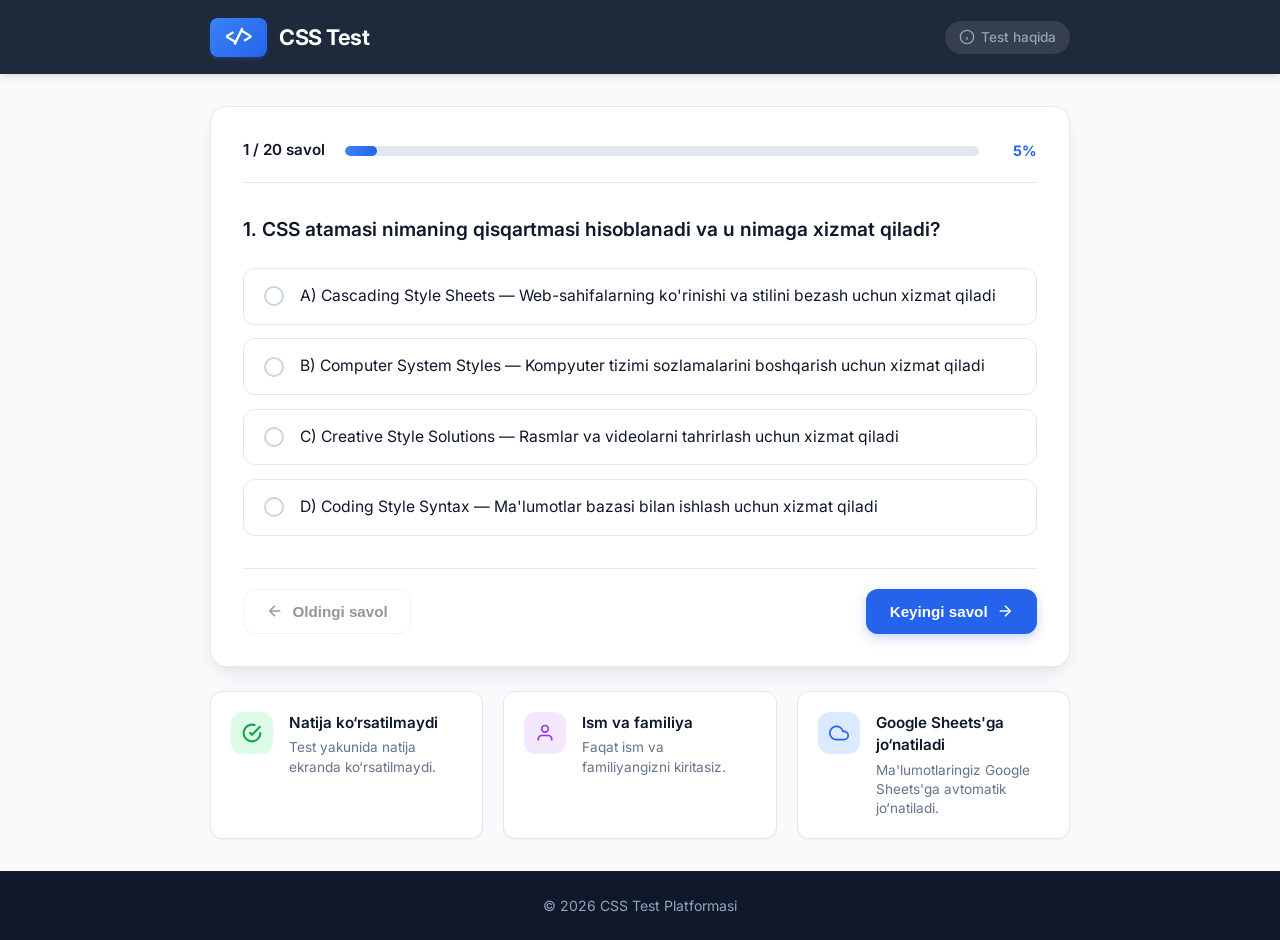
==== index.html @ e4118282 "Fix Netlify 404: Add root index.html and netlify.toml" ====
<!DOCTYPE html>
<html lang="uz">
<head>
    <meta charset="UTF-8">
    <meta name="viewport" content="width=device-width, initial-scale=1.0">
    <title>CSS Test Platformasi</title>
    <!-- Google Fonts: Inter & Fira Code -->
    <link rel="preconnect" href="https://fonts.googleapis.com">
    <link rel="preconnect" href="https://fonts.gstatic.com" crossorigin>
    <link href="https://fonts.googleapis.com/css2?family=Inter:wght@400;500;600;700&family=Fira+Code:wght@400;500&display=swap" rel="stylesheet">
    <link rel="stylesheet" href="style.css">
</head>
<body>

    <!-- Header Section -->
    <header class="navbar">
        <div class="container navbar-container">
            <div class="brand">
                <span class="logo-icon">&lt;/&gt;</span>
                <span class="brand-title">CSS Test</span>
            </div>
            <div class="header-info">
                <span class="info-badge">
                    <svg width="16" height="16" viewBox="0 0 24 24" fill="none" stroke="currentColor" stroke-width="2">
                        <circle cx="12" cy="12" r="10"></circle>
                        <line x1="12" y1="16" x2="12" y2="12"></line>
                        <line x1="12" y1="8" x2="12.01" y2="8"></line>
                    </svg>
                    Test haqida
                </span>
            </div>
        </div>
    </header>

    <!-- Main Container -->
    <main class="main-content">
        <div class="container">
            
            <!-- Test Card Container -->
            <div class="card test-card" id="test-card">
                
                <!-- Progress Header -->
                <div class="progress-header">
                    <span class="question-counter" id="question-counter">1 / 20 savol</span>
                    <div class="progress-track">
                        <div class="progress-fill" id="progress-fill" style="width: 5%;"></div>
                    </div>
                    <span class="progress-percentage" id="progress-percentage">5%</span>
                </div>

                <!-- Question Section -->
                <div class="question-section">
                    <h2 class="question-title" id="question-title">Savol yuklanmoqda...</h2>
                    
                    <!-- Code Block (Conditionally Rendered) -->
                    <div class="code-block-container hidden" id="code-container">
                        <div class="code-header">
                            <span class="code-dot red"></span>
                            <span class="code-dot yellow"></span>
                            <span class="code-dot green"></span>
                            <span class="code-lang">css</span>
                        </div>
                        <pre class="code-content"><code id="code-block"></code></pre>
                    </div>

                    <!-- Options List -->
                    <div class="options-container" id="options-container">
                        <!-- Dynamic Options will be injected here -->
                    </div>
                </div>

                <!-- Navigation Controls -->
                <div class="navigation-footer">
                    <button type="button" class="btn btn-secondary" id="btn-prev" disabled>
                        <svg width="18" height="18" viewBox="0 0 24 24" fill="none" stroke="currentColor" stroke-width="2">
                            <line x1="19" y1="12" x2="5" y2="12"></line>
                            <polyline points="12 19 5 12 12 5"></polyline>
                        </svg>
                        Oldingi savol
                    </button>
                    <button type="button" class="btn btn-primary" id="btn-next">
                        Keyingi savol
                        <svg width="18" height="18" viewBox="0 0 24 24" fill="none" stroke="currentColor" stroke-width="2">
                            <line x1="5" y1="12" x2="19" y2="12"></line>
                            <polyline points="12 5 19 12 12 19"></polyline>
                        </svg>
                    </button>
                </div>
            </div>

            <!-- Informational Cards Grid (Matching reference design) -->
            <div class="info-grid" id="info-grid">
                <div class="info-card">
                    <div class="info-icon green-bg">
                        <svg width="20" height="20" viewBox="0 0 24 24" fill="none" stroke="currentColor" stroke-width="2.5">
                            <path d="M22 11.08V12a10 10 0 1 1-5.93-9.14"></path>
                            <polyline points="22 4 12 14.01 9 11.01"></polyline>
                        </svg>
                    </div>
                    <div class="info-text">
                        <h4>Natija ko‘rsatilmaydi</h4>
                        <p>Test yakunida natija ekranda ko‘rsatilmaydi.</p>
                    </div>
                </div>

                <div class="info-card">
                    <div class="info-icon purple-bg">
                        <svg width="20" height="20" viewBox="0 0 24 24" fill="none" stroke="currentColor" stroke-width="2">
                            <path d="M20 21v-2a4 4 0 0 0-4-4H8a4 4 0 0 0-4 4v2"></path>
                            <circle cx="12" cy="7" r="4"></circle>
                        </svg>
                    </div>
                    <div class="info-text">
                        <h4>Ism va familiya</h4>
                        <p>Faqat ism va familiyangizni kiritasiz.</p>
                    </div>
                </div>

                <div class="info-card">
                    <div class="info-icon blue-bg">
                        <svg width="20" height="20" viewBox="0 0 24 24" fill="none" stroke="currentColor" stroke-width="2">
                            <path d="M18 10h-1.26A8 8 0 1 0 9 20h9a5 5 0 0 0 0-10z"></path>
                        </svg>
                    </div>
                    <div class="info-text">
                        <h4>Google Sheets'ga jo‘natiladi</h4>
                        <p>Ma'lumotlaringiz Google Sheets'ga avtomatik jo‘natiladi.</p>
                    </div>
                </div>
            </div>

            <!-- Submission Modal / Form Screen -->
            <div class="modal-backdrop hidden" id="submit-modal">
                <div class="modal-card">
                    <div class="modal-header">
                        <div class="modal-icon-badge">
                            <svg width="28" height="28" viewBox="0 0 24 24" fill="none" stroke="currentColor" stroke-width="2">
                                <path d="M14 2H6a2 2 0 0 0-2 2v16a2 2 0 0 0 2 2h12a2 2 0 0 0 2-2V8z"></path>
                                <polyline points="14 2 14 8 20 8"></polyline>
                                <line x1="16" y1="13" x2="8" y2="13"></line>
                                <line x1="16" y1="17" x2="8" y2="17"></line>
                                <polyline points="10 9 9 9 8 9"></polyline>
                            </svg>
                        </div>
                        <h3>Testni yakunlash</h3>
                        <p>Natijalaringizni yuborish uchun ism va familiyangizni kiritishingiz shart.</p>
                    </div>
                    <form id="student-form" class="student-form">
                        <div class="form-group">
                            <label for="firstname">Ismingiz <span class="required">*</span></label>
                            <input type="text" id="firstname" class="form-control" placeholder="Masalan: Ali" required autocomplete="given-name">
                        </div>
                        <div class="form-group">
                            <label for="lastname">Familiyangiz <span class="required">*</span></label>
                            <input type="text" id="lastname" class="form-control" placeholder="Masalan: Karimov" required autocomplete="family-name">
                        </div>

                        <!-- Configurable API Endpoint for Admin -->
                        <div class="form-group config-group" id="config-group">
                            <label for="script-url" class="config-label">
                                <span>Google Apps Script URL:</span>
                                <span class="badge-sm">Integratsiya</span>
                            </label>
                            <input type="url" id="script-url" class="form-control font-mono text-xs" placeholder="https://script.google.com/macros/s/.../exec">
                            <p class="field-hint">Agar Apps Script URL o'rnatilgan bo'lsa, o'zgartirish shart emas.</p>
                        </div>

                        <div class="form-actions">
                            <button type="button" class="btn btn-secondary" id="btn-back-to-test">
                                Orqaga
                            </button>
                            <button type="submit" class="btn btn-primary btn-submit" id="btn-submit">
                                <span class="btn-text">YUBORISH</span>
                                <span class="spinner hidden" id="submit-spinner"></span>
                            </button>
                        </div>
                    </form>
                </div>
            </div>

            <!-- Success State Screen -->
            <div class="card success-card hidden" id="success-card">
                <div class="success-icon-wrapper">
                    <svg width="48" height="48" viewBox="0 0 24 24" fill="none" stroke="currentColor" stroke-width="3">
                        <path d="M22 11.08V12a10 10 0 1 1-5.93-9.14"></path>
                        <polyline points="22 4 12 14.01 9 11.01"></polyline>
                    </svg>
                </div>
                <h2>✓ Test muvaffaqiyatli yakunlandi!</h2>
                <p class="success-message">Javoblaringiz qabul qilindi.</p>
                <p class="thank-you-note">Rahmat!</p>
                
                <div class="success-footer">
                    <span class="status-pill">
                        <span class="status-dot"></span> Natija administrator uchun Google Sheets'ga yuborildi
                    </span>
                </div>
            </div>

        </div>
    </main>

    <!-- Footer -->
    <footer class="footer">
        <div class="container footer-container">
            <p>© 2026 CSS Test Platformasi</p>
        </div>
    </footer>

    <script src="script.js"></script>
</body>
</html>
---- style.css ----
/* CSS Test Platform Stylesheet */
:root {
    --primary-blue: #2563eb;
    --primary-blue-hover: #1d4ed8;
    --primary-blue-light: #eff6ff;
    --primary-blue-border: #bfdbfe;
    --dark-navy: #0f172a;
    --header-navy: #1e293b;
    --text-primary: #0f172a;
    --text-secondary: #64748b;
    --text-muted: #94a3b8;
    --bg-main: #f8fafc;
    --bg-card: #ffffff;
    --bg-code: #0f172a;
    --border-color: #e2e8f0;
    --border-hover: #cbd5e1;
    --radius-sm: 8px;
    --radius-md: 12px;
    --radius-lg: 16px;
    --radius-full: 9999px;
    --shadow-sm: 0 1px 2px 0 rgba(0, 0, 0, 0.05);
    --shadow-md: 0 4px 6px -1px rgba(0, 0, 0, 0.05), 0 2px 4px -1px rgba(0, 0, 0, 0.03);
    --shadow-lg: 0 10px 25px -5px rgba(15, 23, 42, 0.08), 0 8px 10px -6px rgba(15, 23, 42, 0.04);
    --font-sans: 'Inter', -apple-system, BlinkMacSystemFont, 'Segoe UI', Roboto, sans-serif;
    --font-mono: 'Fira Code', monospace;
}

/* Reset & Base Styles */
* {
    margin: 0;
    padding: 0;
    box-sizing: border-box;
}

body {
    font-family: var(--font-sans);
    background-color: var(--bg-main);
    color: var(--text-primary);
    line-height: 1.5;
    display: flex;
    flex-direction: column;
    min-height: 100vh;
    -webkit-font-smoothing: antialiased;
}

/* Typography Helpers */
.hidden {
    display: none !important;
}

.text-center {
    text-align: center;
}

.font-mono {
    font-family: var(--font-mono);
}

.text-xs {
    font-size: 0.75rem;
}

/* Container */
.container {
    width: 100%;
    max-width: 900px;
    margin: 0 auto;
    padding: 0 1.25rem;
}

/* Header Navbar */
.navbar {
    background-color: var(--header-navy);
    color: #ffffff;
    padding: 1.1rem 0;
    box-shadow: 0 2px 8px rgba(0, 0, 0, 0.15);
    position: sticky;
    top: 0;
    z-index: 100;
}

.navbar-container {
    display: flex;
    justify-content: space-between;
    align-items: center;
}

.brand {
    display: flex;
    align-items: center;
    gap: 0.75rem;
}

.logo-icon {
    background: linear-gradient(135deg, #3b82f6, #2563eb);
    color: #ffffff;
    font-family: var(--font-mono);
    font-weight: 700;
    font-size: 1.1rem;
    padding: 0.4rem 0.75rem;
    border-radius: var(--radius-sm);
    box-shadow: 0 2px 4px rgba(37, 99, 235, 0.3);
}

.brand-title {
    font-size: 1.35rem;
    font-weight: 700;
    letter-spacing: -0.02em;
    color: #ffffff;
}

.info-badge {
    display: inline-flex;
    align-items: center;
    gap: 0.4rem;
    background-color: rgba(255, 255, 255, 0.1);
    color: #94a3b8;
    padding: 0.4rem 0.85rem;
    border-radius: var(--radius-full);
    font-size: 0.85rem;
    font-weight: 500;
    transition: all 0.2s ease;
}

.info-badge:hover {
    background-color: rgba(255, 255, 255, 0.18);
    color: #ffffff;
}

/* Main Content Area */
.main-content {
    flex: 1;
    padding: 2rem 0;
}

/* Cards Base */
.card {
    background-color: var(--bg-card);
    border-radius: var(--radius-lg);
    border: 1px solid var(--border-color);
    box-shadow: var(--shadow-lg);
    padding: 2rem;
    margin-bottom: 1.5rem;
    transition: transform 0.2s ease, box-shadow 0.2s ease;
}

/* Test Card & Progress */
.progress-header {
    display: flex;
    align-items: center;
    gap: 1.25rem;
    margin-bottom: 2rem;
    padding-bottom: 1.25rem;
    border-bottom: 1px solid var(--border-color);
}

.question-counter {
    font-weight: 600;
    font-size: 0.95rem;
    color: var(--text-primary);
    white-space: nowrap;
}

.progress-track {
    flex: 1;
    height: 10px;
    background-color: #e2e8f0;
    border-radius: var(--radius-full);
    overflow: hidden;
}

.progress-fill {
    height: 100%;
    background: linear-gradient(90deg, #3b82f6, var(--primary-blue));
    border-radius: var(--radius-full);
    transition: width 0.4s cubic-bezier(0.4, 0, 0.2, 1);
}

.progress-percentage {
    font-weight: 700;
    font-size: 0.9rem;
    color: var(--primary-blue);
    min-width: 38px;
    text-align: right;
}

/* Question Section */
.question-title {
    font-size: 1.2rem;
    font-weight: 600;
    color: var(--dark-navy);
    line-height: 1.5;
    margin-bottom: 1.5rem;
}

/* Dark Syntax Code Block Container */
.code-block-container {
    background-color: var(--bg-code);
    border-radius: var(--radius-md);
    overflow: hidden;
    margin-bottom: 1.75rem;
    box-shadow: var(--shadow-md);
    border: 1px solid #1e293b;
}

.code-header {
    background-color: #1e293b;
    padding: 0.5rem 1rem;
    display: flex;
    align-items: center;
    gap: 6px;
}

.code-dot {
    width: 10px;
    height: 10px;
    border-radius: 50%;
}
.code-dot.red { background-color: #ef4444; }
.code-dot.yellow { background-color: #f59e0b; }
.code-dot.green { background-color: #10b981; }

.code-lang {
    margin-left: auto;
    font-family: var(--font-mono);
    font-size: 0.75rem;
    color: #64748b;
    text-transform: uppercase;
    font-weight: 600;
}

.code-content {
    padding: 1.25rem 1.5rem;
    font-family: var(--font-mono);
    font-size: 0.92rem;
    color: #f1f5f9;
    line-height: 1.6;
    overflow-x: auto;
    white-space: pre-wrap;
    word-break: break-word;
}

/* Code Syntax Coloring */
.code-selector { color: #f43f5e; font-weight: 600; }
.code-property { color: #38bdf8; }
.code-value { color: #a3e635; }
.code-punctuation { color: #94a3b8; }
.code-comment { color: #64748b; font-style: italic; }

/* Options Container */
.options-container {
    display: flex;
    flex-direction: column;
    gap: 0.85rem;
    margin-bottom: 2rem;
}

.option-card {
    display: flex;
    align-items: center;
    padding: 1rem 1.25rem;
    background-color: #ffffff;
    border: 1.5px solid var(--border-color);
    border-radius: var(--radius-md);
    cursor: pointer;
    transition: all 0.2s cubic-bezier(0.4, 0, 0.2, 1);
    user-select: none;
}

.option-card:hover {
    border-color: var(--primary-blue-border);
    background-color: #f8fafc;
    transform: translateY(-1px);
}

.option-card.selected {
    border-color: var(--primary-blue);
    background-color: var(--primary-blue-light);
    box-shadow: 0 0 0 3px rgba(37, 99, 235, 0.12);
}

.radio-indicator {
    width: 20px;
    height: 20px;
    border-radius: 50%;
    border: 2px solid #cbd5e1;
    margin-right: 1rem;
    display: flex;
    align-items: center;
    justify-content: center;
    transition: all 0.2s ease;
    flex-shrink: 0;
}

.option-card:hover .radio-indicator {
    border-color: var(--primary-blue);
}

.option-card.selected .radio-indicator {
    border-color: var(--primary-blue);
    background-color: var(--primary-blue);
}

.radio-inner-dot {
    width: 8px;
    height: 8px;
    border-radius: 50%;
    background-color: #ffffff;
    opacity: 0;
    transform: scale(0.5);
    transition: all 0.2s ease;
}

.option-card.selected .radio-inner-dot {
    opacity: 1;
    transform: scale(1);
}

.option-text {
    font-size: 0.98rem;
    color: var(--text-primary);
    font-weight: 400;
    line-height: 1.45;
}

.option-card.selected .option-text {
    color: var(--dark-navy);
    font-weight: 500;
}

.option-letter {
    font-weight: 600;
    margin-right: 0.35rem;
}

/* Navigation Footer */
.navigation-footer {
    display: flex;
    justify-content: space-between;
    align-items: center;
    gap: 1rem;
    padding-top: 1.25rem;
    border-top: 1px solid var(--border-color);
}

/* Buttons */
.btn {
    display: inline-flex;
    align-items: center;
    justify-content: center;
    gap: 0.5rem;
    padding: 0.75rem 1.4rem;
    font-size: 0.95rem;
    font-weight: 600;
    border-radius: var(--radius-md);
    border: 1.5px solid transparent;
    cursor: pointer;
    transition: all 0.2s ease;
    text-decoration: none;
    line-height: 1.25;
}

.btn-secondary {
    background-color: #ffffff;
    border-color: var(--border-color);
    color: var(--text-primary);
}

.btn-secondary:hover:not(:disabled) {
    background-color: #f1f5f9;
    border-color: var(--border-hover);
    color: var(--dark-navy);
}

.btn-secondary:disabled {
    opacity: 0.45;
    cursor: not-allowed;
}

.btn-primary {
    background-color: var(--primary-blue);
    color: #ffffff;
    box-shadow: 0 4px 12px rgba(37, 99, 235, 0.25);
}

.btn-primary:hover:not(:disabled) {
    background-color: var(--primary-blue-hover);
    box-shadow: 0 6px 16px rgba(37, 99, 235, 0.35);
    transform: translateY(-1px);
}

.btn-finish {
    background-color: #dc2626;
    color: #ffffff;
    box-shadow: 0 4px 12px rgba(220, 38, 38, 0.25);
}

.btn-finish:hover {
    background-color: #b91c1c;
    box-shadow: 0 6px 16px rgba(220, 38, 38, 0.35);
    transform: translateY(-1px);
}

/* Informational Cards Grid */
.info-grid {
    display: grid;
    grid-template-columns: repeat(auto-fit, minmax(240px, 1fr));
    gap: 1.25rem;
    margin-top: 1rem;
}

.info-card {
    background-color: #ffffff;
    border-radius: var(--radius-md);
    border: 1px solid var(--border-color);
    padding: 1.25rem;
    display: flex;
    align-items: flex-start;
    gap: 1rem;
    box-shadow: var(--shadow-sm);
}

.info-icon {
    width: 42px;
    height: 42px;
    border-radius: var(--radius-md);
    display: flex;
    align-items: center;
    justify-content: center;
    flex-shrink: 0;
}

.green-bg {
    background-color: #dcfce7;
    color: #16a34a;
}

.purple-bg {
    background-color: #f3e8ff;
    color: #9333ea;
}

.blue-bg {
    background-color: #dbeafe;
    color: var(--primary-blue);
}

.info-text h4 {
    font-size: 0.95rem;
    font-weight: 600;
    color: var(--dark-navy);
    margin-bottom: 0.25rem;
}

.info-text p {
    font-size: 0.85rem;
    color: var(--text-secondary);
    line-height: 1.4;
}

/* Submission Modal */
.modal-backdrop {
    position: fixed;
    top: 0;
    left: 0;
    width: 100vw;
    height: 100vh;
    background-color: rgba(15, 23, 42, 0.65);
    backdrop-filter: blur(4px);
    display: flex;
    align-items: center;
    justify-content: center;
    z-index: 1000;
    padding: 1.25rem;
    animation: fadeIn 0.25s ease-out;
}

.modal-card {
    background-color: #ffffff;
    border-radius: var(--radius-lg);
    width: 100%;
    max-width: 480px;
    padding: 2.25rem;
    box-shadow: 0 20px 25px -5px rgba(0, 0, 0, 0.1), 0 10px 10px -5px rgba(0, 0, 0, 0.04);
    animation: slideUp 0.3s cubic-bezier(0.16, 1, 0.3, 1);
}

.modal-header {
    text-align: center;
    margin-bottom: 1.75rem;
}

.modal-icon-badge {
    width: 56px;
    height: 56px;
    background-color: var(--primary-blue-light);
    color: var(--primary-blue);
    border-radius: 50%;
    display: flex;
    align-items: center;
    justify-content: center;
    margin: 0 auto 1rem auto;
}

.modal-header h3 {
    font-size: 1.4rem;
    font-weight: 700;
    color: var(--dark-navy);
    margin-bottom: 0.5rem;
}

.modal-header p {
    font-size: 0.9rem;
    color: var(--text-secondary);
}

/* Form Styles */
.student-form {
    display: flex;
    flex-direction: column;
    gap: 1.25rem;
}

.form-group {
    display: flex;
    flex-direction: column;
    gap: 0.4rem;
}

.form-group label {
    font-size: 0.9rem;
    font-weight: 600;
    color: var(--text-primary);
}

.form-group .required {
    color: #ef4444;
}

.form-control {
    padding: 0.75rem 1rem;
    font-size: 0.95rem;
    border: 1.5px solid var(--border-color);
    border-radius: var(--radius-md);
    outline: none;
    transition: all 0.2s ease;
    width: 100%;
    font-family: inherit;
}

.form-control:focus {
    border-color: var(--primary-blue);
    box-shadow: 0 0 0 3px rgba(37, 99, 235, 0.15);
}

.config-group {
    background-color: #f8fafc;
    border: 1px dashed var(--border-color);
    padding: 0.85rem;
    border-radius: var(--radius-md);
    margin-top: 0.25rem;
}

.config-label {
    display: flex;
    justify-content: space-between;
    align-items: center;
}

.badge-sm {
    font-size: 0.7rem;
    background-color: #e2e8f0;
    color: #475569;
    padding: 0.15rem 0.45rem;
    border-radius: 4px;
    font-weight: 500;
}

.field-hint {
    font-size: 0.75rem;
    color: var(--text-muted);
    margin-top: 0.25rem;
}

.form-actions {
    display: flex;
    justify-content: flex-end;
    gap: 0.75rem;
    margin-top: 0.75rem;
}

.btn-submit {
    flex: 1;
}

/* Loading Spinner */
.spinner {
    width: 18px;
    height: 18px;
    border: 2px solid rgba(255, 255, 255, 0.3);
    border-radius: 50%;
    border-top-color: #ffffff;
    animation: spin 0.8s linear infinite;
}

@keyframes spin {
    to { transform: rotate(360deg); }
}

/* Success Card View */
.success-card {
    text-align: center;
    padding: 3.5rem 2rem;
    animation: fadeIn 0.4s ease-out;
}

.success-icon-wrapper {
    width: 80px;
    height: 80px;
    background-color: #dcfce7;
    color: #16a34a;
    border-radius: 50%;
    display: flex;
    align-items: center;
    justify-content: center;
    margin: 0 auto 1.5rem auto;
    box-shadow: 0 10px 20px -5px rgba(22, 163, 74, 0.2);
}

.success-card h2 {
    font-size: 1.6rem;
    font-weight: 700;
    color: var(--dark-navy);
    margin-bottom: 0.75rem;
}

.success-message {
    font-size: 1.1rem;
    color: var(--text-secondary);
    margin-bottom: 0.25rem;
}

.thank-you-note {
    font-size: 1.2rem;
    font-weight: 600;
    color: var(--primary-blue);
    margin-bottom: 2rem;
}

.success-footer {
    display: inline-block;
    padding-top: 1.5rem;
    border-top: 1px solid var(--border-color);
}

.status-pill {
    display: inline-flex;
    align-items: center;
    gap: 0.5rem;
    background-color: #f1f5f9;
    color: #475569;
    padding: 0.5rem 1rem;
    border-radius: var(--radius-full);
    font-size: 0.85rem;
    font-weight: 500;
}

.status-dot {
    width: 8px;
    height: 8px;
    background-color: #10b981;
    border-radius: 50%;
}

/* Footer */
.footer {
    background-color: var(--dark-navy);
    color: #94a3b8;
    padding: 1.5rem 0;
    text-align: center;
    font-size: 0.88rem;
    margin-top: auto;
}

/* Animations */
@keyframes fadeIn {
    from { opacity: 0; }
    to { opacity: 1; }
}

@keyframes slideUp {
    from { opacity: 0; transform: translateY(20px); }
    to { opacity: 1; transform: translateY(0); }
}

/* Mobile & Tablet Responsiveness */
@media (max-width: 640px) {
    .navbar {
        padding: 0.85rem 0;
    }
    
    .brand-title {
        font-size: 1.15rem;
    }

    .main-content {
        padding: 1.25rem 0;
    }

    .card {
        padding: 1.25rem;
        border-radius: var(--radius-md);
    }

    .progress-header {
        gap: 0.75rem;
        margin-bottom: 1.25rem;
        padding-bottom: 1rem;
    }

    .question-title {
        font-size: 1.05rem;
        margin-bottom: 1.25rem;
    }

    .code-content {
        font-size: 0.82rem;
        padding: 1rem;
    }

    .option-card {
        padding: 0.85rem 1rem;
    }

    .option-text {
        font-size: 0.9rem;
    }

    .navigation-footer {
        flex-direction: row;
        gap: 0.5rem;
    }

    .btn {
        padding: 0.65rem 0.9rem;
        font-size: 0.88rem;
        flex: 1;
    }

    .info-grid {
        grid-template-columns: 1fr;
    }

    .modal-card {
        padding: 1.5rem;
    }
}
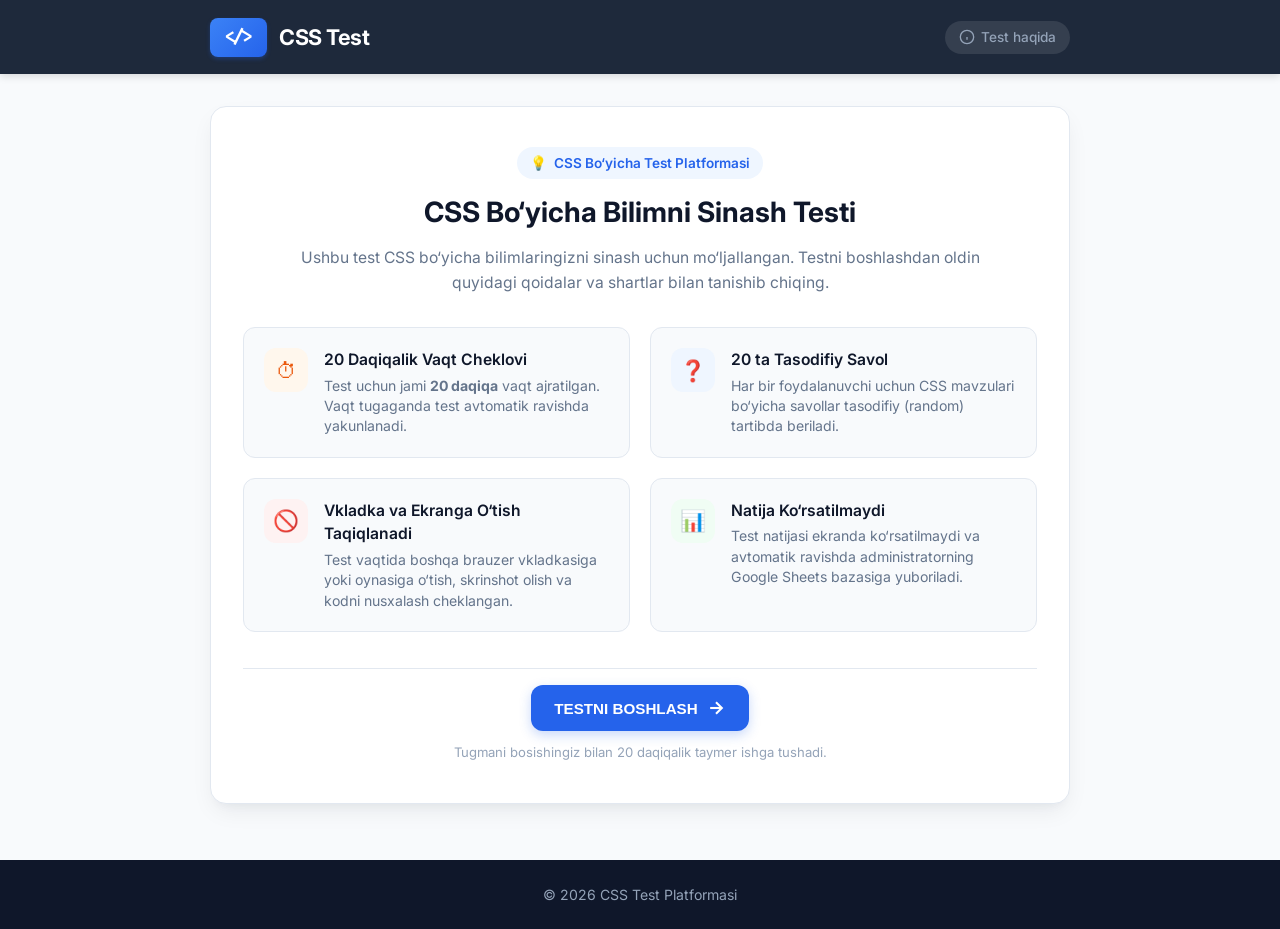
==== commit 38a6edca: "Add Welcome Screen, 20-min countdown timer, and anti-cheat tab-switch protection" ====
--- a/index.html
+++ b/index.html
@@ -10,7 +10,7 @@
     <link href="https://fonts.googleapis.com/css2?family=Inter:wght@400;500;600;700&family=Fira+Code:wght@400;500&display=swap" rel="stylesheet">
     <link rel="stylesheet" href="style.css">
 </head>
-<body>
+<body class="no-select">
 
     <!-- Header Section -->
     <header class="navbar">
@@ -36,8 +36,64 @@
     <main class="main-content">
         <div class="container">
             
-            <!-- Test Card Container -->
-            <div class="card test-card" id="test-card">
+            <!-- Welcome / Start Screen Card -->
+            <div class="card welcome-card" id="welcome-card">
+                <div class="welcome-header">
+                    <div class="welcome-badge">
+                        <span class="badge-icon">💡</span> CSS Bo‘yicha Test Platformasi
+                    </div>
+                    <h1>CSS Bo‘yicha Bilimni Sinash Testi</h1>
+                    <p class="welcome-subtitle">Ushbu test CSS bo‘yicha bilimlaringizni sinash uchun mo‘ljallangan. Testni boshlashdan oldin quyidagi qoidalar va shartlar bilan tanishib chiqing.</p>
+                </div>
+
+                <div class="rules-grid">
+                    <div class="rule-box">
+                        <div class="rule-icon orange-icon">⏱</div>
+                        <div class="rule-details">
+                            <h4>20 Daqiqalik Vaqt Cheklovi</h4>
+                            <p>Test uchun jami <strong>20 daqiqa</strong> vaqt ajratilgan. Vaqt tugaganda test avtomatik ravishda yakunlanadi.</p>
+                        </div>
+                    </div>
+
+                    <div class="rule-box">
+                        <div class="rule-icon blue-icon">❓</div>
+                        <div class="rule-details">
+                            <h4>20 ta Tasodifiy Savol</h4>
+                            <p>Har bir foydalanuvchi uchun CSS mavzulari bo‘yicha savollar tasodifiy (random) tartibda beriladi.</p>
+                        </div>
+                    </div>
+
+                    <div class="rule-box">
+                        <div class="rule-icon red-icon">🚫</div>
+                        <div class="rule-details">
+                            <h4>Vkladka va Ekranga O‘tish Taqiqlanadi</h4>
+                            <p>Test vaqtida boshqa brauzer vkladkasiga yoki oynasiga o‘tish, skrinshot olish va kodni nusxalash cheklangan.</p>
+                        </div>
+                    </div>
+
+                    <div class="rule-box">
+                        <div class="rule-icon green-icon">📊</div>
+                        <div class="rule-details">
+                            <h4>Natija Ko‘rsatilmaydi</h4>
+                            <p>Test natijasi ekranda ko‘rsatilmaydi va avtomatik ravishda administratorning Google Sheets bazasiga yuboriladi.</p>
+                        </div>
+                    </div>
+                </div>
+
+                <div class="start-action">
+                    <button type="button" class="btn btn-primary btn-lg" id="btn-start-test">
+                        <span>TESTNI BOSHLASH</span>
+                        <svg width="20" height="20" viewBox="0 0 24 24" fill="none" stroke="currentColor" stroke-width="2.5">
+                            <line x1="5" y1="12" x2="19" y2="12"></line>
+                            <polyline points="12 5 19 12 12 19"></polyline>
+                        </svg>
+                    </button>
+                    <p class="start-disclaimer">Tugmani bosishingiz bilan 20 daqiqalik taymer ishga tushadi.</p>
+                </div>
+            </div>
+
+            <!-- Test Card Container (Hidden initially) -->
+            <div class="card test-card hidden" id="test-card">
                 
                 <!-- Progress Header -->
                 <div class="progress-header">
@@ -46,6 +102,15 @@
                         <div class="progress-fill" id="progress-fill" style="width: 5%;"></div>
                     </div>
                     <span class="progress-percentage" id="progress-percentage">5%</span>
+                    
+                    <!-- Timer Badge -->
+                    <div class="timer-badge" id="timer-badge">
+                        <svg width="16" height="16" viewBox="0 0 24 24" fill="none" stroke="currentColor" stroke-width="2">
+                            <circle cx="12" cy="12" r="10"></circle>
+                            <polyline points="12 6 12 12 16 14"></polyline>
+                        </svg>
+                        <span id="timer-text">20:00</span>
+                    </div>
                 </div>
 
                 <!-- Question Section -->
@@ -89,7 +154,7 @@
             </div>
 
             <!-- Informational Cards Grid (Matching reference design) -->
-            <div class="info-grid" id="info-grid">
+            <div class="info-grid hidden" id="info-grid">
                 <div class="info-card">
                     <div class="info-icon green-bg">
                         <svg width="20" height="20" viewBox="0 0 24 24" fill="none" stroke="currentColor" stroke-width="2.5">
@@ -126,6 +191,28 @@
                         <h4>Google Sheets'ga jo‘natiladi</h4>
                         <p>Ma'lumotlaringiz Google Sheets'ga avtomatik jo‘natiladi.</p>
                     </div>
+                </div>
+            </div>
+
+            <!-- Anti-Cheat Warning Modal -->
+            <div class="modal-backdrop hidden" id="cheat-warning-modal">
+                <div class="modal-card warning-modal-card">
+                    <div class="warning-icon-wrapper">
+                        <svg width="40" height="40" viewBox="0 0 24 24" fill="none" stroke="currentColor" stroke-width="2.5">
+                            <path d="M10.29 3.86L1.82 18a2 2 0 0 0 1.71 3h16.94a2 2 0 0 0 1.71-3L13.71 3.86a2 2 0 0 0-3.42 0z"></path>
+                            <line x1="12" y1="9" x2="12" y2="13"></line>
+                            <line x1="12" y1="17" x2="12.01" y2="17"></line>
+                        </svg>
+                    </div>
+                    <h3>OGOHLANTIRISH!</h3>
+                    <p class="warning-text">Test vaqtida boshqa vkladkaga yoki oynaga o‘tish taqiqlanadi!</p>
+                    <div class="warning-count-pill" id="warning-count-text">
+                        Ogohlantirish: 1 / 3
+                    </div>
+                    <p class="warning-note">Agar 3 marta vkladka almashtirilsa, test avtomatik ravishda yakunlanadi.</p>
+                    <button type="button" class="btn btn-primary" id="btn-continue-test">
+                        Testni davom ettirish
+                    </button>
                 </div>
             </div>
 
@@ -143,7 +230,7 @@
                             </svg>
                         </div>
                         <h3>Testni yakunlash</h3>
-                        <p>Natijalaringizni yuborish uchun ism va familiyangizni kiritishingiz shart.</p>
+                        <p id="submit-modal-desc">Natijalaringizni yuborish uchun ism va familiyangizni kiritishingiz shart.</p>
                     </div>
                     <form id="student-form" class="student-form">
                         <div class="form-group">
@@ -153,16 +240,6 @@
                         <div class="form-group">
                             <label for="lastname">Familiyangiz <span class="required">*</span></label>
                             <input type="text" id="lastname" class="form-control" placeholder="Masalan: Karimov" required autocomplete="family-name">
-                        </div>
-
-                        <!-- Configurable API Endpoint for Admin -->
-                        <div class="form-group config-group" id="config-group">
-                            <label for="script-url" class="config-label">
-                                <span>Google Apps Script URL:</span>
-                                <span class="badge-sm">Integratsiya</span>
-                            </label>
-                            <input type="url" id="script-url" class="form-control font-mono text-xs" placeholder="https://script.google.com/macros/s/.../exec">
-                            <p class="field-hint">Agar Apps Script URL o'rnatilgan bo'lsa, o'zgartirish shart emas.</p>
                         </div>
 
                         <div class="form-actions">
--- a/style.css
+++ b/style.css
@@ -43,6 +43,14 @@
     -webkit-font-smoothing: antialiased;
 }
 
+/* Disable text selection and copy */
+.no-select {
+    user-select: none;
+    -webkit-user-select: none;
+    -moz-user-select: none;
+    -ms-user-select: none;
+}
+
 /* Typography Helpers */
 .hidden {
     display: none !important;
@@ -144,14 +152,117 @@
     transition: transform 0.2s ease, box-shadow 0.2s ease;
 }
 
+/* Welcome Screen Card */
+.welcome-card {
+    text-align: center;
+    padding: 2.5rem 2rem;
+}
+
+.welcome-header h1 {
+    font-size: 1.75rem;
+    font-weight: 700;
+    color: var(--dark-navy);
+    margin: 0.75rem 0;
+}
+
+.welcome-badge {
+    display: inline-flex;
+    align-items: center;
+    gap: 0.4rem;
+    background-color: var(--primary-blue-light);
+    color: var(--primary-blue);
+    padding: 0.35rem 0.85rem;
+    border-radius: var(--radius-full);
+    font-size: 0.85rem;
+    font-weight: 600;
+}
+
+.welcome-subtitle {
+    color: var(--text-secondary);
+    font-size: 0.98rem;
+    max-width: 680px;
+    margin: 0 auto 2rem auto;
+    line-height: 1.6;
+}
+
+/* Rules Grid */
+.rules-grid {
+    display: grid;
+    grid-template-columns: repeat(auto-fit, minmax(280px, 1fr));
+    gap: 1.25rem;
+    margin-bottom: 2.25rem;
+    text-align: left;
+}
+
+.rule-box {
+    background-color: #f8fafc;
+    border: 1.5px solid var(--border-color);
+    border-radius: var(--radius-md);
+    padding: 1.25rem;
+    display: flex;
+    align-items: flex-start;
+    gap: 1rem;
+}
+
+.rule-icon {
+    width: 44px;
+    height: 44px;
+    border-radius: var(--radius-md);
+    display: flex;
+    align-items: center;
+    justify-content: center;
+    font-size: 1.3rem;
+    flex-shrink: 0;
+}
+
+.orange-icon { background-color: #fff7ed; color: #ea580c; }
+.blue-icon { background-color: #eff6ff; color: #2563eb; }
+.red-icon { background-color: #fef2f2; color: #dc2626; }
+.green-icon { background-color: #f0fdf4; color: #16a34a; }
+
+.rule-details h4 {
+    font-size: 0.98rem;
+    font-weight: 600;
+    color: var(--dark-navy);
+    margin-bottom: 0.25rem;
+}
+
+.rule-details p {
+    font-size: 0.88rem;
+    color: var(--text-secondary);
+    line-height: 1.45;
+}
+
+/* Start Action Button */
+.start-action {
+    display: flex;
+    flex-direction: column;
+    align-items: center;
+    gap: 0.75rem;
+    padding-top: 1rem;
+    border-top: 1px solid var(--border-color);
+}
+
+.btn-lg {
+    padding: 0.9rem 2.25rem;
+    font-size: 1.1rem;
+    border-radius: var(--radius-md);
+}
+
+.start-disclaimer {
+    font-size: 0.82rem;
+    color: var(--text-muted);
+}
+
 /* Test Card & Progress */
 .progress-header {
     display: flex;
     align-items: center;
-    gap: 1.25rem;
+    gap: 1rem;
     margin-bottom: 2rem;
     padding-bottom: 1.25rem;
     border-bottom: 1px solid var(--border-color);
+    flex-wrap: wrap;
 }
 
 .question-counter {
@@ -163,6 +274,7 @@
 
 .progress-track {
     flex: 1;
+    min-width: 120px;
     height: 10px;
     background-color: #e2e8f0;
     border-radius: var(--radius-full);
@@ -182,6 +294,34 @@
     color: var(--primary-blue);
     min-width: 38px;
     text-align: right;
+}
+
+/* Timer Badge in Header */
+.timer-badge {
+    display: inline-flex;
+    align-items: center;
+    gap: 0.4rem;
+    background-color: #f1f5f9;
+    color: var(--dark-navy);
+    padding: 0.4rem 0.85rem;
+    border-radius: var(--radius-full);
+    font-size: 0.9rem;
+    font-weight: 700;
+    font-family: var(--font-mono);
+    border: 1.5px solid var(--border-color);
+    margin-left: auto;
+}
+
+.timer-badge.warning {
+    background-color: #fef2f2;
+    color: #dc2626;
+    border-color: #fca5a5;
+    animation: pulse 1s infinite alternate;
+}
+
+@keyframes pulse {
+    from { opacity: 1; }
+    to { opacity: 0.7; }
 }
 
 /* Question Section */
@@ -485,6 +625,57 @@
     animation: slideUp 0.3s cubic-bezier(0.16, 1, 0.3, 1);
 }
 
+/* Anti-Cheat Warning Modal */
+.warning-modal-card {
+    text-align: center;
+    border: 2px solid #ef4444;
+}
+
+.warning-icon-wrapper {
+    width: 72px;
+    height: 72px;
+    background-color: #fef2f2;
+    color: #dc2626;
+    border-radius: 50%;
+    display: flex;
+    align-items: center;
+    justify-content: center;
+    margin: 0 auto 1.25rem auto;
+    box-shadow: 0 8px 16px rgba(220, 38, 38, 0.15);
+}
+
+.warning-modal-card h3 {
+    font-size: 1.5rem;
+    font-weight: 700;
+    color: #dc2626;
+    margin-bottom: 0.5rem;
+}
+
+.warning-text {
+    font-size: 1rem;
+    color: var(--dark-navy);
+    font-weight: 500;
+    margin-bottom: 1rem;
+}
+
+.warning-count-pill {
+    display: inline-block;
+    background-color: #fef2f2;
+    color: #dc2626;
+    padding: 0.4rem 1rem;
+    border-radius: var(--radius-full);
+    font-weight: 700;
+    font-size: 0.9rem;
+    margin-bottom: 1rem;
+    border: 1px solid #fca5a5;
+}
+
+.warning-note {
+    font-size: 0.82rem;
+    color: var(--text-muted);
+    margin-bottom: 1.5rem;
+}
+
 .modal-header {
     text-align: center;
     margin-bottom: 1.75rem;
@@ -553,35 +744,6 @@
     box-shadow: 0 0 0 3px rgba(37, 99, 235, 0.15);
 }
 
-.config-group {
-    background-color: #f8fafc;
-    border: 1px dashed var(--border-color);
-    padding: 0.85rem;
-    border-radius: var(--radius-md);
-    margin-top: 0.25rem;
-}
-
-.config-label {
-    display: flex;
-    justify-content: space-between;
-    align-items: center;
-}
-
-.badge-sm {
-    font-size: 0.7rem;
-    background-color: #e2e8f0;
-    color: #475569;
-    padding: 0.15rem 0.45rem;
-    border-radius: 4px;
-    font-weight: 500;
-}
-
-.field-hint {
-    font-size: 0.75rem;
-    color: var(--text-muted);
-    margin-top: 0.25rem;
-}
-
 .form-actions {
     display: flex;
     justify-content: flex-end;
@@ -713,7 +875,7 @@
     }
 
     .progress-header {
-        gap: 0.75rem;
+        gap: 0.5rem;
         margin-bottom: 1.25rem;
         padding-bottom: 1rem;
     }
@@ -754,4 +916,9 @@
     .modal-card {
         padding: 1.5rem;
     }
-}
+    
+    .timer-badge {
+        font-size: 0.8rem;
+        padding: 0.3rem 0.6rem;
+    }
+}
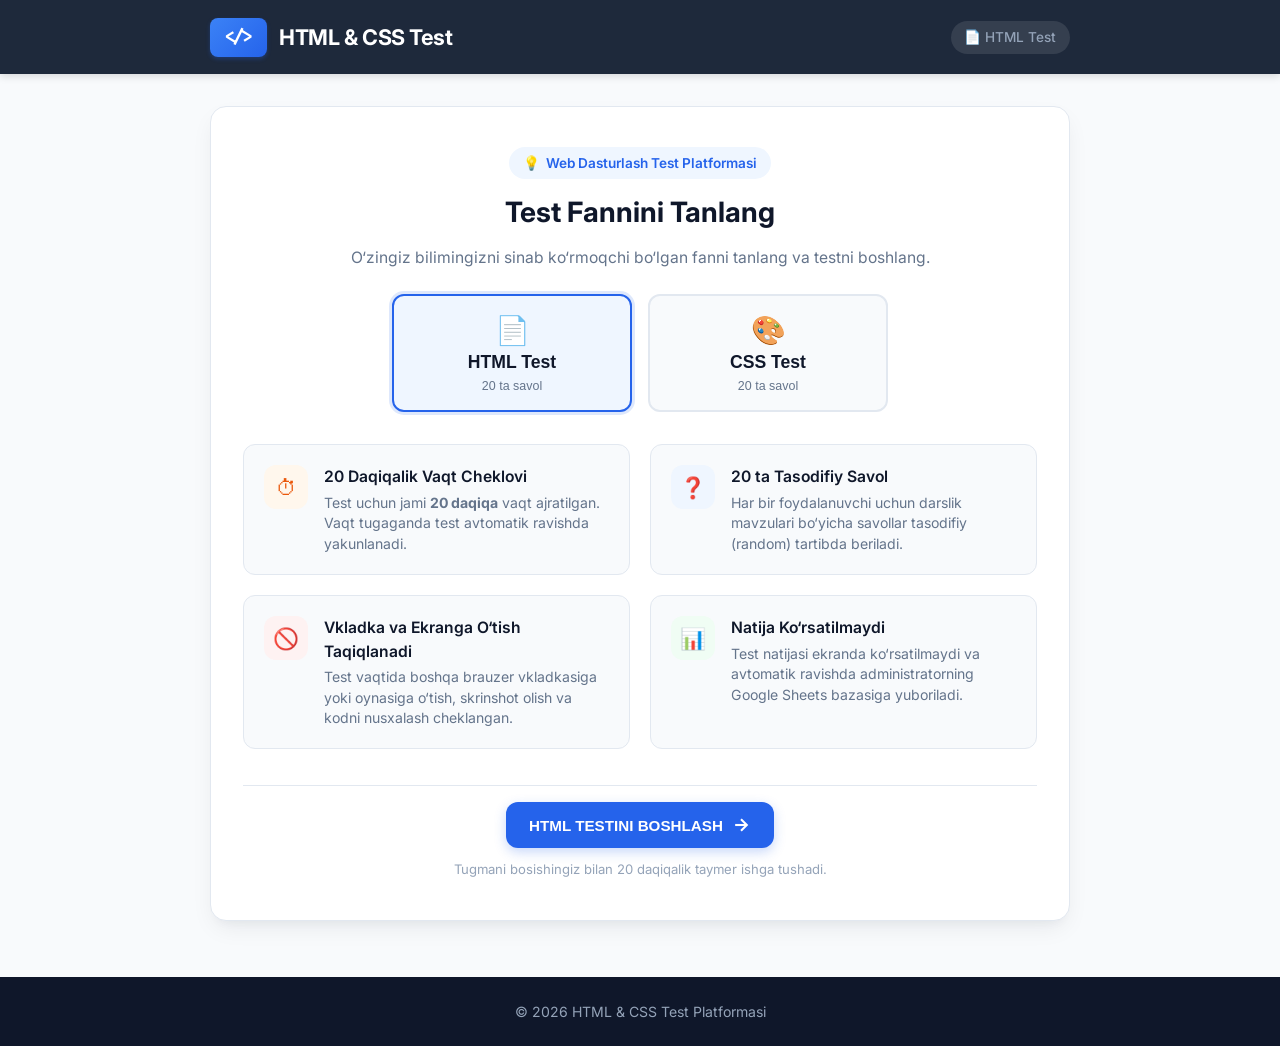
==== commit a91d1d28: "Add HTML Test alongside CSS Test with dual subject selector and 20 HTML topic questions" ====
--- a/index.html
+++ b/index.html
@@ -3,7 +3,7 @@
 <head>
     <meta charset="UTF-8">
     <meta name="viewport" content="width=device-width, initial-scale=1.0">
-    <title>CSS Test Platformasi</title>
+    <title>HTML & CSS Test Platformasi</title>
     <!-- Google Fonts: Inter & Fira Code -->
     <link rel="preconnect" href="https://fonts.googleapis.com">
     <link rel="preconnect" href="https://fonts.gstatic.com" crossorigin>
@@ -17,16 +17,11 @@
         <div class="container navbar-container">
             <div class="brand">
                 <span class="logo-icon">&lt;/&gt;</span>
-                <span class="brand-title">CSS Test</span>
+                <span class="brand-title">HTML & CSS Test</span>
             </div>
             <div class="header-info">
-                <span class="info-badge">
-                    <svg width="16" height="16" viewBox="0 0 24 24" fill="none" stroke="currentColor" stroke-width="2">
-                        <circle cx="12" cy="12" r="10"></circle>
-                        <line x1="12" y1="16" x2="12" y2="12"></line>
-                        <line x1="12" y1="8" x2="12.01" y2="8"></line>
-                    </svg>
-                    Test haqida
+                <span class="info-badge" id="active-subject-badge">
+                    📄 HTML Test
                 </span>
             </div>
         </div>
@@ -36,14 +31,28 @@
     <main class="main-content">
         <div class="container">
             
-            <!-- Welcome / Start Screen Card -->
+            <!-- Welcome / Subject Selection Screen Card -->
             <div class="card welcome-card" id="welcome-card">
                 <div class="welcome-header">
                     <div class="welcome-badge">
-                        <span class="badge-icon">💡</span> CSS Bo‘yicha Test Platformasi
-                    </div>
-                    <h1>CSS Bo‘yicha Bilimni Sinash Testi</h1>
-                    <p class="welcome-subtitle">Ushbu test CSS bo‘yicha bilimlaringizni sinash uchun mo‘ljallangan. Testni boshlashdan oldin quyidagi qoidalar va shartlar bilan tanishib chiqing.</p>
+                        <span class="badge-icon">💡</span> Web Dasturlash Test Platformasi
+                    </div>
+                    <h1>Test Fannini Tanlang</h1>
+                    <p class="welcome-subtitle">O‘zingiz bilimingizni sinab ko‘rmoqchi bo‘lgan fanni tanlang va testni boshlang.</p>
+
+                    <!-- Dual Subject Selector Buttons -->
+                    <div class="subject-selector">
+                        <button type="button" class="subject-btn active" id="btn-select-html" data-subject="HTML">
+                            <span class="subject-btn-icon">📄</span>
+                            <span class="subject-btn-title">HTML Test</span>
+                            <span class="subject-btn-desc">20 ta savol</span>
+                        </button>
+                        <button type="button" class="subject-btn" id="btn-select-css" data-subject="CSS">
+                            <span class="subject-btn-icon">🎨</span>
+                            <span class="subject-btn-title">CSS Test</span>
+                            <span class="subject-btn-desc">20 ta savol</span>
+                        </button>
+                    </div>
                 </div>
 
                 <div class="rules-grid">
@@ -59,7 +68,7 @@
                         <div class="rule-icon blue-icon">❓</div>
                         <div class="rule-details">
                             <h4>20 ta Tasodifiy Savol</h4>
-                            <p>Har bir foydalanuvchi uchun CSS mavzulari bo‘yicha savollar tasodifiy (random) tartibda beriladi.</p>
+                            <p>Har bir foydalanuvchi uchun darslik mavzulari bo‘yicha savollar tasodifiy (random) tartibda beriladi.</p>
                         </div>
                     </div>
 
@@ -82,7 +91,7 @@
 
                 <div class="start-action">
                     <button type="button" class="btn btn-primary btn-lg" id="btn-start-test">
-                        <span>TESTNI BOSHLASH</span>
+                        <span id="start-btn-label">HTML TESTINI BOSHLASH</span>
                         <svg width="20" height="20" viewBox="0 0 24 24" fill="none" stroke="currentColor" stroke-width="2.5">
                             <line x1="5" y1="12" x2="19" y2="12"></line>
                             <polyline points="12 5 19 12 12 19"></polyline>
@@ -97,6 +106,7 @@
                 
                 <!-- Progress Header -->
                 <div class="progress-header">
+                    <span class="subject-tag" id="current-subject-tag">HTML</span>
                     <span class="question-counter" id="question-counter">1 / 20 savol</span>
                     <div class="progress-track">
                         <div class="progress-fill" id="progress-fill" style="width: 5%;"></div>
@@ -123,7 +133,7 @@
                             <span class="code-dot red"></span>
                             <span class="code-dot yellow"></span>
                             <span class="code-dot green"></span>
-                            <span class="code-lang">css</span>
+                            <span class="code-lang" id="code-lang-label">html</span>
                         </div>
                         <pre class="code-content"><code id="code-block"></code></pre>
                     </div>
@@ -280,7 +290,7 @@
     <!-- Footer -->
     <footer class="footer">
         <div class="container footer-container">
-            <p>© 2026 CSS Test Platformasi</p>
+            <p>© 2026 HTML & CSS Test Platformasi</p>
         </div>
     </footer>
 
--- a/style.css
+++ b/style.css
@@ -181,8 +181,70 @@
     color: var(--text-secondary);
     font-size: 0.98rem;
     max-width: 680px;
-    margin: 0 auto 2rem auto;
+    margin: 0 auto 1.5rem auto;
     line-height: 1.6;
+}
+
+/* Subject Selector Container */
+.subject-selector {
+    display: flex;
+    justify-content: center;
+    gap: 1rem;
+    margin: 1.5rem 0 2rem 0;
+}
+
+.subject-btn {
+    flex: 1;
+    max-width: 240px;
+    background-color: #f8fafc;
+    border: 2px solid var(--border-color);
+    border-radius: var(--radius-md);
+    padding: 1.1rem 1rem;
+    display: flex;
+    flex-direction: column;
+    align-items: center;
+    gap: 0.35rem;
+    cursor: pointer;
+    transition: all 0.25s cubic-bezier(0.4, 0, 0.2, 1);
+    user-select: none;
+}
+
+.subject-btn:hover {
+    border-color: var(--primary-blue-border);
+    background-color: #ffffff;
+    transform: translateY(-2px);
+    box-shadow: var(--shadow-md);
+}
+
+.subject-btn.active {
+    border-color: var(--primary-blue);
+    background-color: var(--primary-blue-light);
+    box-shadow: 0 0 0 3px rgba(37, 99, 235, 0.15);
+}
+
+.subject-btn-icon {
+    font-size: 1.75rem;
+}
+
+.subject-btn-title {
+    font-size: 1.1rem;
+    font-weight: 700;
+    color: var(--dark-navy);
+}
+
+.subject-btn-desc {
+    font-size: 0.78rem;
+    color: var(--text-secondary);
+}
+
+.subject-tag {
+    background-color: var(--primary-blue-light);
+    color: var(--primary-blue);
+    font-size: 0.8rem;
+    font-weight: 700;
+    padding: 0.2rem 0.6rem;
+    border-radius: var(--radius-sm);
+    text-transform: uppercase;
 }
 
 /* Rules Grid */
@@ -858,67 +920,201 @@
 /* Mobile & Tablet Responsiveness */
 @media (max-width: 640px) {
     .navbar {
-        padding: 0.85rem 0;
-    }
-    
+        padding: 0.75rem 0;
+    }
+
+    .container {
+        padding: 0 0.85rem;
+    }
+
     .brand-title {
         font-size: 1.15rem;
     }
 
+    .info-badge {
+        font-size: 0.78rem;
+        padding: 0.3rem 0.65rem;
+    }
+
     .main-content {
-        padding: 1.25rem 0;
+        padding: 1rem 0;
     }
 
     .card {
-        padding: 1.25rem;
+        padding: 1.25rem 1rem;
         border-radius: var(--radius-md);
-    }
-
+        margin-bottom: 1rem;
+    }
+
+    /* Mobile Welcome Card */
+    .welcome-card {
+        padding: 1.5rem 1rem;
+    }
+
+    .welcome-header h1 {
+        font-size: 1.3rem;
+        line-height: 1.35;
+        margin: 0.5rem 0;
+    }
+
+    .welcome-subtitle {
+        font-size: 0.88rem;
+        margin-bottom: 1.5rem;
+    }
+
+    .rules-grid {
+        grid-template-columns: 1fr;
+        gap: 0.75rem;
+        margin-bottom: 1.5rem;
+    }
+
+    .rule-box {
+        padding: 0.85rem;
+        gap: 0.75rem;
+    }
+
+    .rule-icon {
+        width: 38px;
+        height: 38px;
+        font-size: 1.1rem;
+    }
+
+    .rule-details h4 {
+        font-size: 0.9rem;
+    }
+
+    .rule-details p {
+        font-size: 0.82rem;
+    }
+
+    .start-action {
+        width: 100%;
+    }
+
+    .btn-lg {
+        width: 100%;
+        padding: 0.85rem 1rem;
+        font-size: 1rem;
+    }
+
+    /* Mobile Test Card Progress Header */
     .progress-header {
-        gap: 0.5rem;
-        margin-bottom: 1.25rem;
-        padding-bottom: 1rem;
+        display: flex;
+        flex-wrap: wrap;
+        align-items: center;
+        gap: 0.5rem 0.75rem;
+        margin-bottom: 1rem;
+        padding-bottom: 0.85rem;
+    }
+
+    .question-counter {
+        font-size: 0.88rem;
+    }
+
+    .progress-track {
+        flex: 1;
+        height: 8px;
+        min-width: 80px;
+    }
+
+    .progress-percentage {
+        font-size: 0.85rem;
+        min-width: 32px;
+    }
+
+    .timer-badge {
+        width: 100%;
+        justify-content: center;
+        margin-left: 0;
+        margin-top: 0.35rem;
+        padding: 0.35rem;
+        font-size: 0.85rem;
     }
 
     .question-title {
-        font-size: 1.05rem;
-        margin-bottom: 1.25rem;
+        font-size: 1rem;
+        line-height: 1.4;
+        margin-bottom: 1rem;
     }
 
     .code-content {
-        font-size: 0.82rem;
-        padding: 1rem;
+        font-size: 0.78rem;
+        padding: 0.85rem;
+        line-height: 1.5;
+    }
+
+    /* Mobile Options */
+    .options-container {
+        gap: 0.65rem;
+        margin-bottom: 1.5rem;
     }
 
     .option-card {
-        padding: 0.85rem 1rem;
+        padding: 0.85rem 0.9rem;
+        min-height: 48px;
+        border-radius: var(--radius-sm);
+    }
+
+    .radio-indicator {
+        width: 18px;
+        height: 18px;
+        margin-right: 0.75rem;
     }
 
     .option-text {
-        font-size: 0.9rem;
-    }
-
+        font-size: 0.88rem;
+        line-height: 1.35;
+    }
+
+    /* Mobile Navigation Buttons */
     .navigation-footer {
         flex-direction: row;
         gap: 0.5rem;
+        padding-top: 1rem;
     }
 
     .btn {
-        padding: 0.65rem 0.9rem;
-        font-size: 0.88rem;
+        padding: 0.75rem 0.75rem;
+        font-size: 0.85rem;
+        min-height: 44px;
         flex: 1;
     }
 
     .info-grid {
         grid-template-columns: 1fr;
-    }
-
+        gap: 0.75rem;
+    }
+
+    .info-card {
+        padding: 0.9rem;
+        gap: 0.75rem;
+    }
+
+    /* Mobile Modals */
     .modal-card {
-        padding: 1.5rem;
-    }
-    
-    .timer-badge {
-        font-size: 0.8rem;
-        padding: 0.3rem 0.6rem;
-    }
-}
+        padding: 1.35rem 1.1rem;
+        max-width: 95vw;
+        border-radius: var(--radius-md);
+    }
+
+    .modal-header h3 {
+        font-size: 1.2rem;
+    }
+
+    .modal-header p {
+        font-size: 0.85rem;
+    }
+
+    .warning-modal-card h3 {
+        font-size: 1.3rem;
+    }
+
+    .warning-text {
+        font-size: 0.9rem;
+    }
+
+    .form-control {
+        font-size: 16px; /* Prevents auto-zoom on iOS */
+        padding: 0.7rem 0.85rem;
+    }
+}
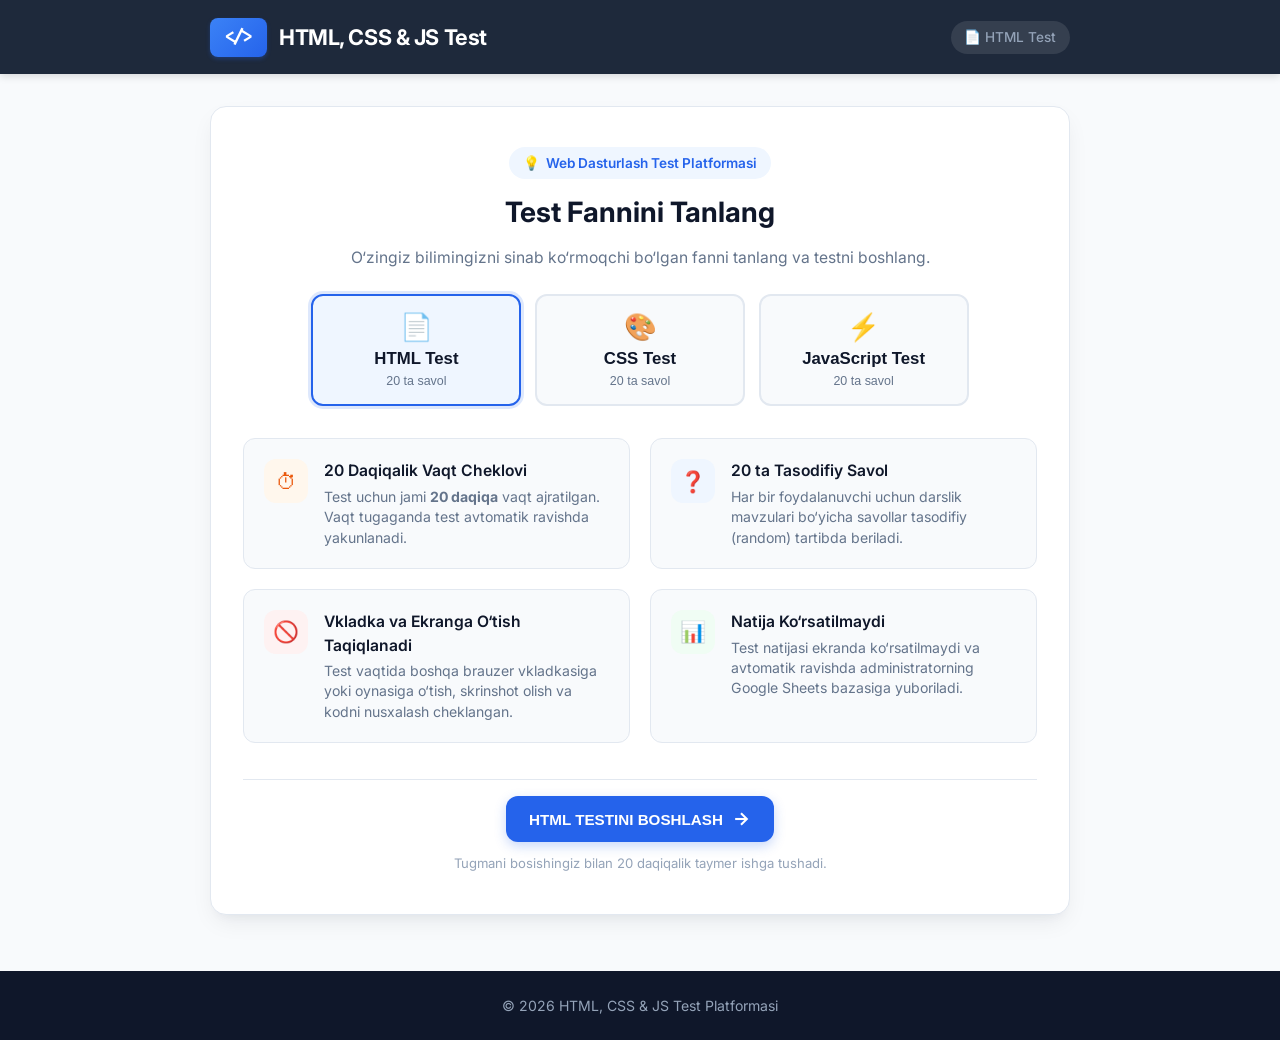
==== commit 4c7239c8: "Add JavaScript (JS) Test subject alongside HTML and CSS with 20 questions and 3-subject selector" ====
--- a/index.html
+++ b/index.html
@@ -3,7 +3,7 @@
 <head>
     <meta charset="UTF-8">
     <meta name="viewport" content="width=device-width, initial-scale=1.0">
-    <title>HTML & CSS Test Platformasi</title>
+    <title>HTML, CSS & JS Test Platformasi</title>
     <!-- Google Fonts: Inter & Fira Code -->
     <link rel="preconnect" href="https://fonts.googleapis.com">
     <link rel="preconnect" href="https://fonts.gstatic.com" crossorigin>
@@ -17,7 +17,7 @@
         <div class="container navbar-container">
             <div class="brand">
                 <span class="logo-icon">&lt;/&gt;</span>
-                <span class="brand-title">HTML & CSS Test</span>
+                <span class="brand-title">HTML, CSS & JS Test</span>
             </div>
             <div class="header-info">
                 <span class="info-badge" id="active-subject-badge">
@@ -40,7 +40,7 @@
                     <h1>Test Fannini Tanlang</h1>
                     <p class="welcome-subtitle">O‘zingiz bilimingizni sinab ko‘rmoqchi bo‘lgan fanni tanlang va testni boshlang.</p>
 
-                    <!-- Dual Subject Selector Buttons -->
+                    <!-- Triple Subject Selector Buttons -->
                     <div class="subject-selector">
                         <button type="button" class="subject-btn active" id="btn-select-html" data-subject="HTML">
                             <span class="subject-btn-icon">📄</span>
@@ -52,6 +52,11 @@
                             <span class="subject-btn-title">CSS Test</span>
                             <span class="subject-btn-desc">20 ta savol</span>
                         </button>
+                        <button type="button" class="subject-btn" id="btn-select-js" data-subject="JS">
+                            <span class="subject-btn-icon">⚡</span>
+                            <span class="subject-btn-title">JavaScript Test</span>
+                            <span class="subject-btn-desc">20 ta savol</span>
+                        </button>
                     </div>
                 </div>
 
@@ -117,7 +122,7 @@
                     <div class="timer-badge" id="timer-badge">
                         <svg width="16" height="16" viewBox="0 0 24 24" fill="none" stroke="currentColor" stroke-width="2">
                             <circle cx="12" cy="12" r="10"></circle>
-                            <polyline points="12 6 12 12 16 14"></polyline>
+                            <polyline points="12 6 12 16 16 14"></polyline>
                         </svg>
                         <span id="timer-text">20:00</span>
                     </div>
@@ -290,7 +295,7 @@
     <!-- Footer -->
     <footer class="footer">
         <div class="container footer-container">
-            <p>© 2026 HTML & CSS Test Platformasi</p>
+            <p>© 2026 HTML, CSS & JS Test Platformasi</p>
         </div>
     </footer>
 
--- a/style.css
+++ b/style.css
@@ -189,17 +189,19 @@
 .subject-selector {
     display: flex;
     justify-content: center;
-    gap: 1rem;
+    flex-wrap: wrap;
+    gap: 0.85rem;
     margin: 1.5rem 0 2rem 0;
 }
 
 .subject-btn {
     flex: 1;
-    max-width: 240px;
+    min-width: 150px;
+    max-width: 210px;
     background-color: #f8fafc;
     border: 2px solid var(--border-color);
     border-radius: var(--radius-md);
-    padding: 1.1rem 1rem;
+    padding: 1rem 0.85rem;
     display: flex;
     flex-direction: column;
     align-items: center;
@@ -222,12 +224,18 @@
     box-shadow: 0 0 0 3px rgba(37, 99, 235, 0.15);
 }
 
+.subject-btn.active.js {
+    border-color: #d97706;
+    background-color: #fffbebf5;
+    box-shadow: 0 0 0 3px rgba(217, 119, 6, 0.15);
+}
+
 .subject-btn-icon {
-    font-size: 1.75rem;
+    font-size: 1.65rem;
 }
 
 .subject-btn-title {
-    font-size: 1.1rem;
+    font-size: 1.05rem;
     font-weight: 700;
     color: var(--dark-navy);
 }
